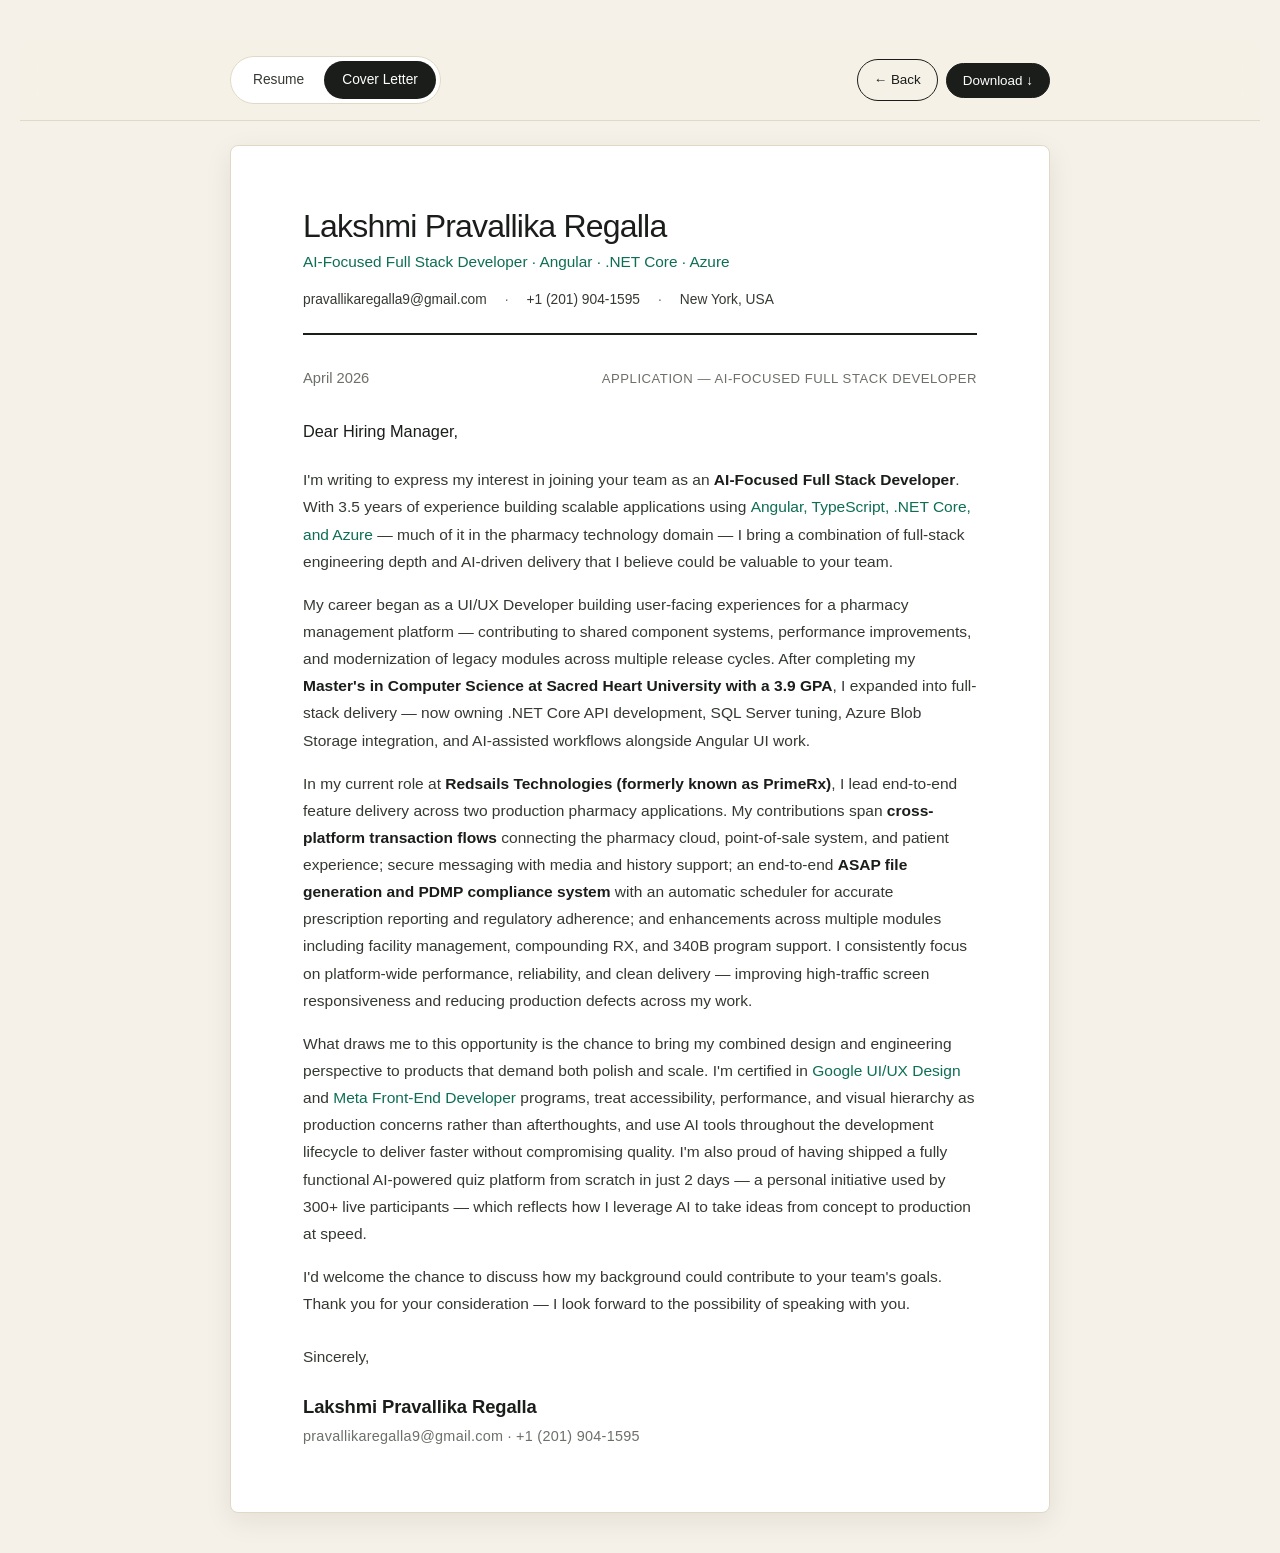
==== cover_letter.html @ bd3bcf9d "Add files via upload" ====
<!DOCTYPE html>
<html lang="en">
<head>
  <meta charset="UTF-8" />
  <meta name="viewport" content="width=device-width, initial-scale=1.0" />
  <title>Lakshmi Pravallika Regalla — Cover Letter</title>
  <style>
    :root {
      --bg: #f5f1e8;
      --paper: #ffffff;
      --ink: #1a1d1a;
      --ink-2: #353932;
      --muted: #6c7068;
      --line: #e0d9c6;
      --accent: #0d6e54;
    }

    * { box-sizing: border-box; margin: 0; padding: 0; }

    body {
      font-family: Arial, Helvetica, sans-serif;
      background: var(--bg);
      color: var(--ink);
      line-height: 1.6;
      padding: 40px 20px;
    }

    .doc-header {
      position: sticky;
      top: 0;
      z-index: 100;
      background: rgba(245,241,232,0.85);
      backdrop-filter: saturate(180%) blur(14px);
      -webkit-backdrop-filter: saturate(180%) blur(14px);
      padding: 16px 0;
      margin-bottom: 24px;
      border-bottom: 1px solid var(--line);
    }

    .doc-header-inner {
      max-width: 820px;
      margin: 0 auto;
      display: flex;
      justify-content: space-between;
      align-items: center;
      flex-wrap: wrap;
      gap: 12px;
    }

    .tabs {
      display: inline-flex;
      background: var(--paper);
      border: 1px solid var(--line);
      border-radius: 999px;
      padding: 4px;
      gap: 2px;
    }

    .tab {
      padding: 8px 18px;
      font-size: 0.86rem;
      font-weight: 500;
      border-radius: 999px;
      color: var(--ink-2);
      text-decoration: none;
      transition: background 0.2s ease, color 0.2s ease;
    }

    .tab:hover { background: var(--bg); color: var(--ink); }

    .tab.active {
      background: var(--ink);
      color: var(--paper);
    }

    .actions {
      display: flex;
      gap: 8px;
      align-items: center;
      flex-wrap: wrap;
    }

    .actions a, .actions button {
      padding: 9px 16px;
      font-size: 0.84rem;
      font-weight: 500;
      border-radius: 999px;
      background: var(--ink);
      color: var(--paper);
      border: 1px solid var(--ink);
      cursor: pointer;
      font-family: inherit;
      transition: background 0.2s ease, color 0.2s ease, border-color 0.2s ease;
      display: inline-flex;
      align-items: center;
      gap: 6px;
      text-decoration: none;
    }

    .actions a.secondary, .actions button.secondary {
      background: transparent;
      color: var(--ink);
    }

    .actions a:hover, .actions button:hover {
      background: var(--accent);
      border-color: var(--accent);
      color: var(--paper);
    }

    .page {
      max-width: 820px;
      margin: 0 auto;
      background: var(--paper);
      padding: 64px 72px;
      border: 1px solid var(--line);
      border-radius: 8px;
      box-shadow: 0 8px 28px rgba(26,29,26,0.08);
    }

    /* HEADER */
    header {
      padding-bottom: 22px;
      border-bottom: 2px solid var(--ink);
      margin-bottom: 32px;
    }

    h1 {
      font-family: Arial, Helvetica, sans-serif;
      font-weight: 500;
      font-size: 2rem;
      letter-spacing: -0.025em;
      line-height: 1;
      margin-bottom: 8px;
    }

    .role {
      font-size: 0.96rem;
      color: var(--accent);
      font-weight: 500;
      margin-bottom: 14px;
    }

    .contact {
      display: flex;
      flex-wrap: wrap;
      gap: 12px 18px;
      font-size: 0.86rem;
      color: var(--ink-2);
    }

    .contact .sep { color: var(--muted); }

    /* LETTER */
    .meta-line {
      display: flex;
      justify-content: space-between;
      align-items: baseline;
      margin-bottom: 28px;
      flex-wrap: wrap;
      gap: 8px;
    }

    .date {
      font-size: 0.92rem;
      color: var(--muted);
    }

    .ref {
      font-size: 0.82rem;
      color: var(--muted);
      font-family: Arial, Helvetica, sans-serif;
      letter-spacing: 0.04em;
      text-transform: uppercase;
    }

    .greeting {
      font-size: 1.02rem;
      color: var(--ink);
      font-weight: 500;
      margin-bottom: 22px;
    }

    .body p {
      font-size: 0.97rem;
      color: var(--ink-2);
      line-height: 1.75;
      margin-bottom: 16px;
    }

    .body p strong { color: var(--ink); font-weight: 600; }

    .body p .accent { color: var(--accent); font-weight: 500; }

    .closing {
      margin-top: 28px;
    }

    .closing .sign-off {
      font-size: 0.96rem;
      color: var(--ink-2);
      margin-bottom: 22px;
    }

    .signature {
      font-family: Arial, Helvetica, sans-serif;
      font-size: 1.15rem;
      font-weight: 700;
      color: var(--ink);
      letter-spacing: -0.005em;
      margin-bottom: 4px;
    }

    .signature-name {
      font-size: 0.9rem;
      color: var(--muted);
      letter-spacing: 0.02em;
    }

    /* PRINT */
    @page { size: A4; margin: 14mm; }

    @media print {
      body { background: #fff; padding: 0; }
      .doc-header { display: none; }
      .page {
        max-width: none;
        margin: 0;
        padding: 0;
        border: none;
        border-radius: 0;
        box-shadow: none;
      }
      h1 { font-size: 1.7rem; }
      .body p { font-size: 0.92rem; }
    }

    @media (max-width: 720px) {
      .page { padding: 32px 24px; }
      h1 { font-size: 1.7rem; }
    }
  </style>
</head>
<body>

  <div class="doc-header">
    <div class="doc-header-inner">
      <div class="tabs">
        <a href="resume.html" class="tab">Resume</a>
        <a href="cover_letter.html" class="tab active">Cover Letter</a>
      </div>
      <div class="actions">
        <a href="professional_uiux_portfolio.html" class="secondary">← Back</a>
        <button onclick="window.print()">Download ↓</button>
      </div>
    </div>
  </div>

  <div class="page">
    <header>
      <h1>Lakshmi Pravallika Regalla</h1>
      <div class="role">AI-Focused Full Stack Developer · Angular · .NET Core · Azure</div>
      <div class="contact">
        <span>pravallikaregalla9@gmail.com</span>
        <span class="sep">·</span>
        <span>+1 (201) 904-1595</span>
        <span class="sep">·</span>
        <span>New York, USA</span>
      </div>
    </header>

    <div class="meta-line">
      <div class="date">April 2026</div>
      <div class="ref">Application — AI-Focused Full Stack Developer</div>
    </div>

    <div class="greeting">Dear Hiring Manager,</div>

    <div class="body">
      <p>
        I'm writing to express my interest in joining your team as an <strong>AI-Focused Full Stack Developer</strong>. With 3.5 years of experience building scalable applications using <span class="accent">Angular, TypeScript, .NET Core, and Azure</span> — much of it in the pharmacy technology domain — I bring a combination of full-stack engineering depth and AI-driven delivery that I believe could be valuable to your team.
      </p>

      <p>
        My career began as a UI/UX Developer building user-facing experiences for a pharmacy management platform — contributing to shared component systems, performance improvements, and modernization of legacy modules across multiple release cycles. After completing my <strong>Master's in Computer Science at Sacred Heart University with a 3.9 GPA</strong>, I expanded into full-stack delivery — now owning .NET Core API development, SQL Server tuning, Azure Blob Storage integration, and AI-assisted workflows alongside Angular UI work.
      </p>

      <p>
        In my current role at <strong>Redsails Technologies (formerly known as PrimeRx)</strong>, I lead end-to-end feature delivery across two production pharmacy applications. My contributions span <strong>cross-platform transaction flows</strong> connecting the pharmacy cloud, point-of-sale system, and patient experience; secure messaging with media and history support; an end-to-end <strong>ASAP file generation and PDMP compliance system</strong> with an automatic scheduler for accurate prescription reporting and regulatory adherence; and enhancements across multiple modules including facility management, compounding RX, and 340B program support. I consistently focus on platform-wide performance, reliability, and clean delivery — improving high-traffic screen responsiveness and reducing production defects across my work.
      </p>

      <p>
        What draws me to this opportunity is the chance to bring my combined design and engineering perspective to products that demand both polish and scale. I'm certified in <span class="accent">Google UI/UX Design</span> and <span class="accent">Meta Front-End Developer</span> programs, treat accessibility, performance, and visual hierarchy as production concerns rather than afterthoughts, and use AI tools throughout the development lifecycle to deliver faster without compromising quality. I'm also proud of having shipped a fully functional AI-powered quiz platform from scratch in just 2 days — a personal initiative used by 300+ live participants — which reflects how I leverage AI to take ideas from concept to production at speed.
      </p>

      <p>
        I'd welcome the chance to discuss how my background could contribute to your team's goals. Thank you for your consideration — I look forward to the possibility of speaking with you.
      </p>
    </div>

    <div class="closing">
      <div class="sign-off">Sincerely,</div>
      <div class="signature">Lakshmi Pravallika Regalla</div>
      <div class="signature-name">pravallikaregalla9@gmail.com · +1 (201) 904-1595</div>
    </div>
  </div>

</body>
</html>
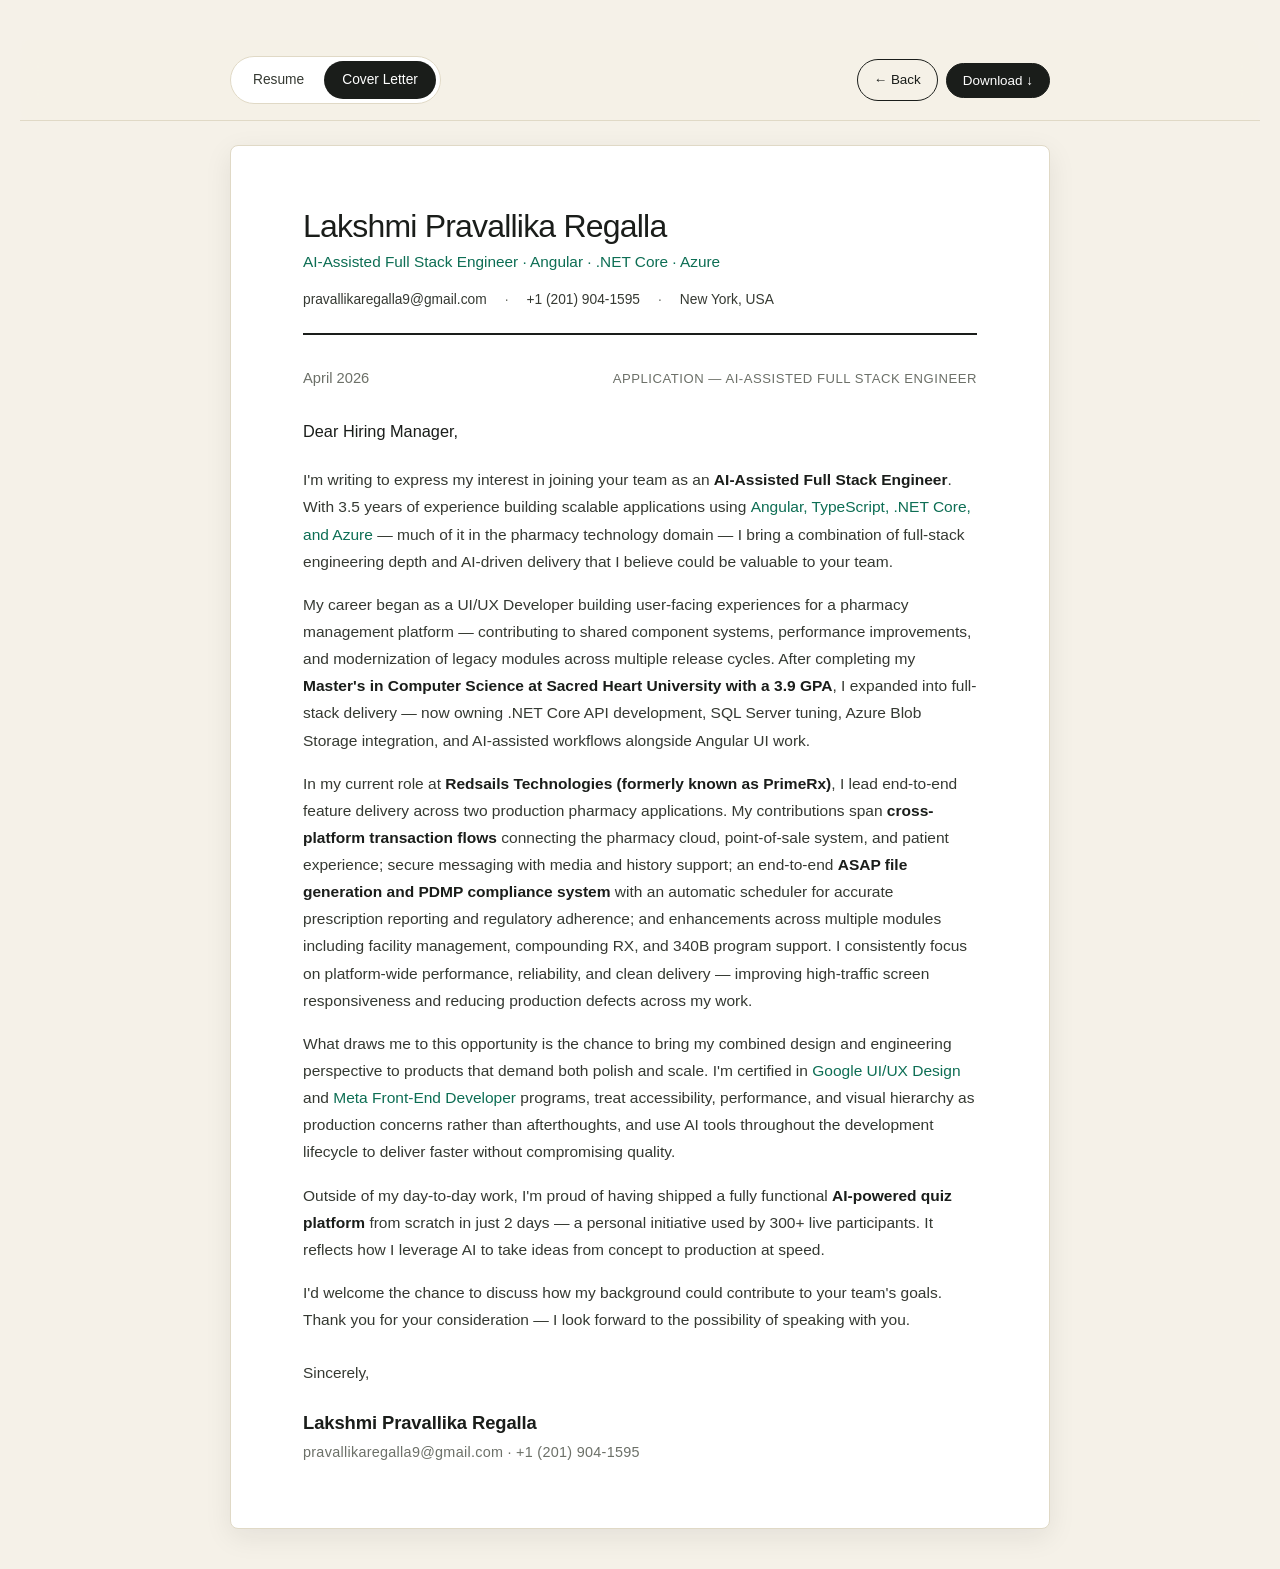
==== commit e1963a3c: "Add files via upload" ====
--- a/cover_letter.html
+++ b/cover_letter.html
@@ -259,7 +259,7 @@
   <div class="page">
     <header>
       <h1>Lakshmi Pravallika Regalla</h1>
-      <div class="role">AI-Focused Full Stack Developer · Angular · .NET Core · Azure</div>
+      <div class="role">AI-Assisted Full Stack Engineer · Angular · .NET Core · Azure</div>
       <div class="contact">
         <span>pravallikaregalla9@gmail.com</span>
         <span class="sep">·</span>
@@ -271,14 +271,14 @@
 
     <div class="meta-line">
       <div class="date">April 2026</div>
-      <div class="ref">Application — AI-Focused Full Stack Developer</div>
+      <div class="ref">Application — AI-Assisted Full Stack Engineer</div>
     </div>
 
     <div class="greeting">Dear Hiring Manager,</div>
 
     <div class="body">
       <p>
-        I'm writing to express my interest in joining your team as an <strong>AI-Focused Full Stack Developer</strong>. With 3.5 years of experience building scalable applications using <span class="accent">Angular, TypeScript, .NET Core, and Azure</span> — much of it in the pharmacy technology domain — I bring a combination of full-stack engineering depth and AI-driven delivery that I believe could be valuable to your team.
+        I'm writing to express my interest in joining your team as an <strong>AI-Assisted Full Stack Engineer</strong>. With 3.5 years of experience building scalable applications using <span class="accent">Angular, TypeScript, .NET Core, and Azure</span> — much of it in the pharmacy technology domain — I bring a combination of full-stack engineering depth and AI-driven delivery that I believe could be valuable to your team.
       </p>
 
       <p>
@@ -290,7 +290,11 @@
       </p>
 
       <p>
-        What draws me to this opportunity is the chance to bring my combined design and engineering perspective to products that demand both polish and scale. I'm certified in <span class="accent">Google UI/UX Design</span> and <span class="accent">Meta Front-End Developer</span> programs, treat accessibility, performance, and visual hierarchy as production concerns rather than afterthoughts, and use AI tools throughout the development lifecycle to deliver faster without compromising quality. I'm also proud of having shipped a fully functional AI-powered quiz platform from scratch in just 2 days — a personal initiative used by 300+ live participants — which reflects how I leverage AI to take ideas from concept to production at speed.
+        What draws me to this opportunity is the chance to bring my combined design and engineering perspective to products that demand both polish and scale. I'm certified in <span class="accent">Google UI/UX Design</span> and <span class="accent">Meta Front-End Developer</span> programs, treat accessibility, performance, and visual hierarchy as production concerns rather than afterthoughts, and use AI tools throughout the development lifecycle to deliver faster without compromising quality.
+      </p>
+
+      <p>
+        Outside of my day-to-day work, I'm proud of having shipped a fully functional <strong>AI-powered quiz platform</strong> from scratch in just 2 days — a personal initiative used by 300+ live participants. It reflects how I leverage AI to take ideas from concept to production at speed.
       </p>
 
       <p>
